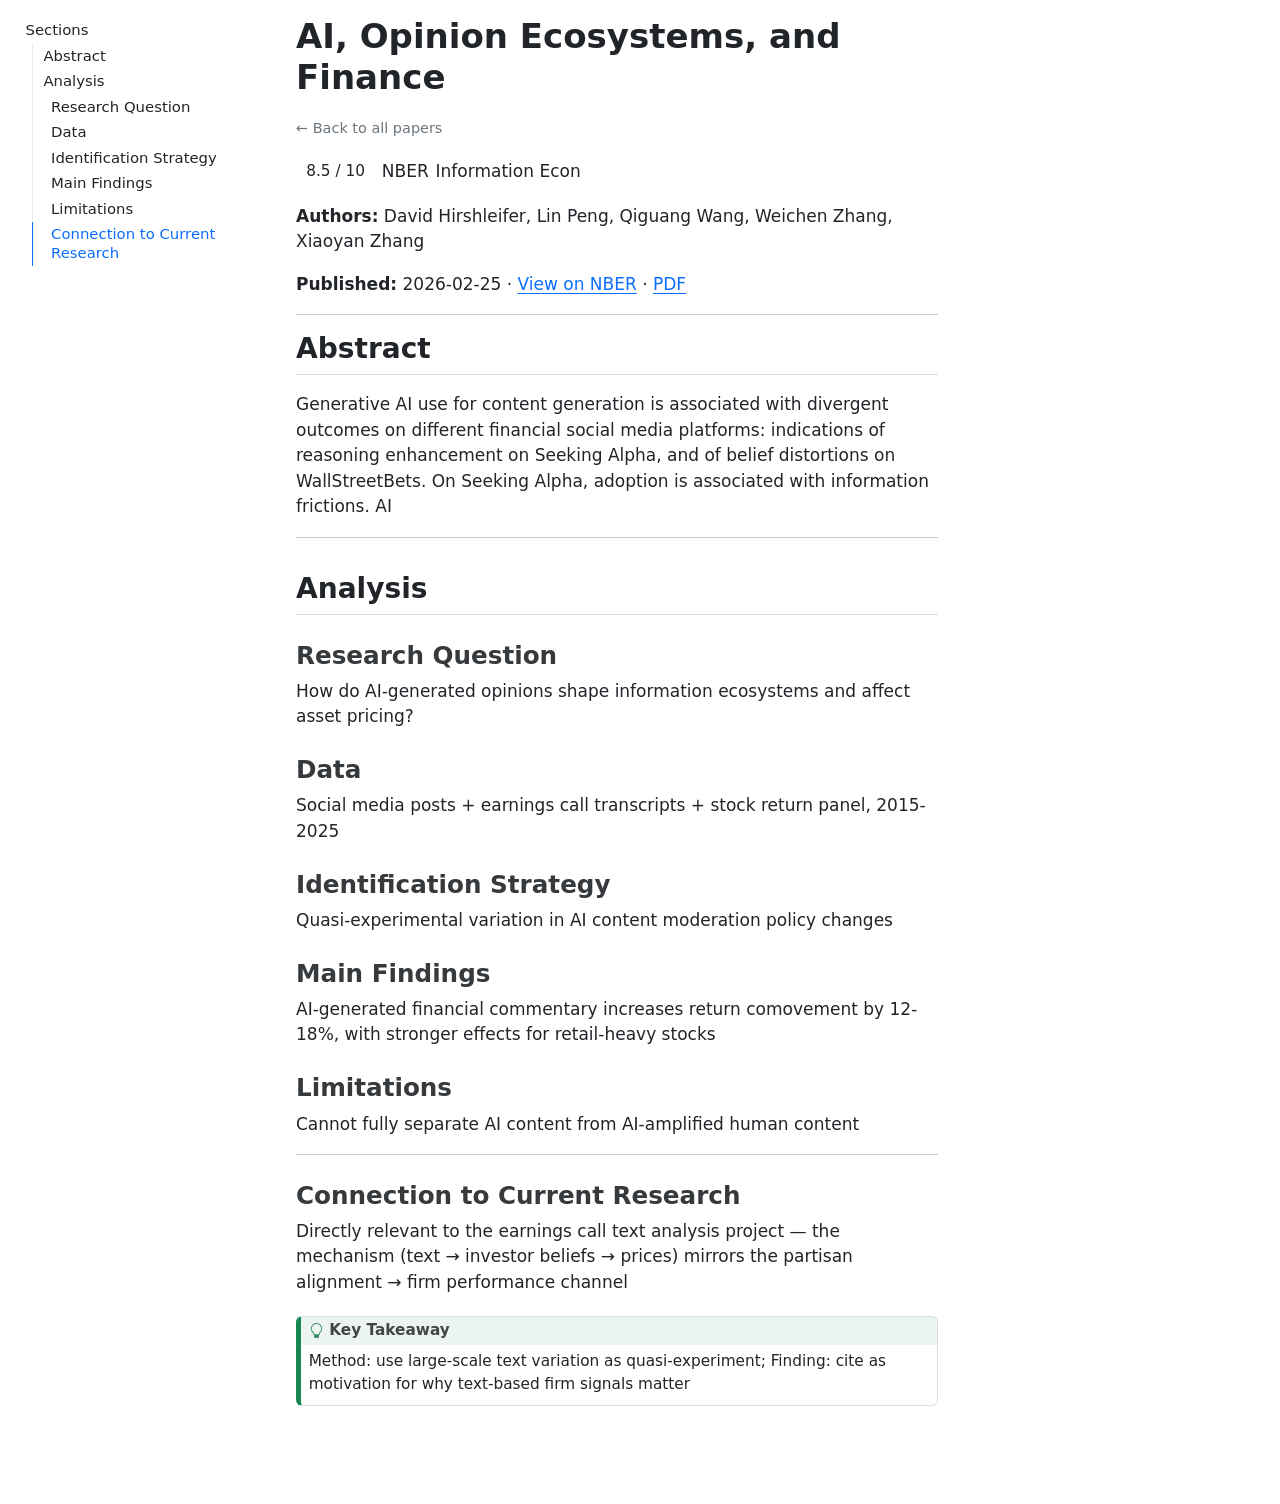
==== docs/papers/nber-w34807.html @ 478db91c "🎨 Multi-page Quarto: index + individual paper detail pages" ====
<!DOCTYPE html>
<html xmlns="http://www.w3.org/1999/xhtml" lang="en" xml:lang="en"><head>

<meta charset="utf-8">
<meta name="generator" content="quarto-1.8.27">

<meta name="viewport" content="width=device-width, initial-scale=1.0, user-scalable=yes">


<title>AI, Opinion Ecosystems, and Finance</title>
<style>
code{white-space: pre-wrap;}
span.smallcaps{font-variant: small-caps;}
div.columns{display: flex; gap: min(4vw, 1.5em);}
div.column{flex: auto; overflow-x: auto;}
div.hanging-indent{margin-left: 1.5em; text-indent: -1.5em;}
ul.task-list{list-style: none;}
ul.task-list li input[type="checkbox"] {
  width: 0.8em;
  margin: 0 0.8em 0.2em -1em; /* quarto-specific, see https://github.com/quarto-dev/quarto-cli/issues/4556 */ 
  vertical-align: middle;
}
</style>


<script src="nber-w34807_files/libs/clipboard/clipboard.min.js"></script>
<script src="nber-w34807_files/libs/quarto-html/quarto.js" type="module"></script>
<script src="nber-w34807_files/libs/quarto-html/tabsets/tabsets.js" type="module"></script>
<script src="nber-w34807_files/libs/quarto-html/axe/axe-check.js" type="module"></script>
<script src="nber-w34807_files/libs/quarto-html/popper.min.js"></script>
<script src="nber-w34807_files/libs/quarto-html/tippy.umd.min.js"></script>
<script src="nber-w34807_files/libs/quarto-html/anchor.min.js"></script>
<link href="nber-w34807_files/libs/quarto-html/tippy.css" rel="stylesheet">
<link href="nber-w34807_files/libs/quarto-html/quarto-syntax-highlighting-ed96de9b727972fe78a7b5d16c58bf87.css" rel="stylesheet" id="quarto-text-highlighting-styles">
<script src="nber-w34807_files/libs/bootstrap/bootstrap.min.js"></script>
<link href="nber-w34807_files/libs/bootstrap/bootstrap-icons.css" rel="stylesheet">
<link href="nber-w34807_files/libs/bootstrap/bootstrap-31eb03601d55f7ff1d515a858f38b34f.min.css" rel="stylesheet" append-hash="true" id="quarto-bootstrap" data-mode="light">


</head>

<body class="quarto-light">

<div id="quarto-content" class="page-columns page-rows-contents page-layout-article toc-left">
<div id="quarto-sidebar-toc-left" class="sidebar toc-left">
  <nav id="TOC" role="doc-toc" class="toc-active">
    <h2 id="toc-title">Sections</h2>
   
  <ul>
  <li><a href="#abstract" id="toc-abstract" class="nav-link active" data-scroll-target="#abstract">Abstract</a></li>
  <li><a href="#analysis" id="toc-analysis" class="nav-link" data-scroll-target="#analysis">Analysis</a>
  <ul class="collapse">
  <li><a href="#research-question" id="toc-research-question" class="nav-link" data-scroll-target="#research-question">Research Question</a></li>
  <li><a href="#data" id="toc-data" class="nav-link" data-scroll-target="#data">Data</a></li>
  <li><a href="#identification-strategy" id="toc-identification-strategy" class="nav-link" data-scroll-target="#identification-strategy">Identification Strategy</a></li>
  <li><a href="#main-findings" id="toc-main-findings" class="nav-link" data-scroll-target="#main-findings">Main Findings</a></li>
  <li><a href="#limitations" id="toc-limitations" class="nav-link" data-scroll-target="#limitations">Limitations</a></li>
  <li><a href="#connection-to-current-research" id="toc-connection-to-current-research" class="nav-link" data-scroll-target="#connection-to-current-research">Connection to Current Research</a></li>
  </ul></li>
  </ul>
</nav>
</div>
<div id="quarto-margin-sidebar" class="sidebar margin-sidebar zindex-bottom">
</div>
<main class="content" id="quarto-document-content">

<header id="title-block-header" class="quarto-title-block default">
<div class="quarto-title">
<h1 class="title">AI, Opinion Ecosystems, and Finance</h1>
</div>



<div class="quarto-title-meta">

    
  
    
  </div>
  


</header>


<div style="margin-bottom:1rem;">
  <a href="../index.html" style="font-size:0.85rem; color:#6c757d; text-decoration:none;">← Back to all papers</a>
</div>
<div style="display:flex; flex-wrap:wrap; gap:0.4rem; align-items:center; margin-bottom:1rem;">
  <span class="score-badge score-top" style="font-size:0.9rem; padding:0.2rem 0.6rem;">8.5 / 10</span>
  <span class="source-tag">NBER</span>
  <span class="topic-tag">Information Econ</span>
</div>
<p><strong>Authors:</strong> David Hirshleifer, Lin Peng, Qiguang Wang, Weichen Zhang, Xiaoyan Zhang</p>
<p><strong>Published:</strong> 2026-02-25 · <a href="https://www.nber.org/papers/w34807" target="_blank">View on NBER</a> · <a href="https://www.nber.org/system/files/working_papers/w34807/w34807.pdf" target="_blank">PDF</a></p>
<hr>
<section id="abstract" class="level2">
<h2 class="anchored" data-anchor-id="abstract">Abstract</h2>
<p>Generative AI use for content generation is associated with divergent outcomes on different financial social media platforms: indications of reasoning enhancement on Seeking Alpha, and of belief distortions on WallStreetBets. On Seeking Alpha, adoption is associated with information frictions. AI</p>
<hr>
</section>
<section id="analysis" class="level2">
<h2 class="anchored" data-anchor-id="analysis">Analysis</h2>
<section id="research-question" class="level3">
<h3 class="anchored" data-anchor-id="research-question">Research Question</h3>
<p>How do AI-generated opinions shape information ecosystems and affect asset pricing?</p>
</section>
<section id="data" class="level3">
<h3 class="anchored" data-anchor-id="data">Data</h3>
<p>Social media posts + earnings call transcripts + stock return panel, 2015-2025</p>
</section>
<section id="identification-strategy" class="level3">
<h3 class="anchored" data-anchor-id="identification-strategy">Identification Strategy</h3>
<p>Quasi-experimental variation in AI content moderation policy changes</p>
</section>
<section id="main-findings" class="level3">
<h3 class="anchored" data-anchor-id="main-findings">Main Findings</h3>
<p>AI-generated financial commentary increases return comovement by 12-18%, with stronger effects for retail-heavy stocks</p>
</section>
<section id="limitations" class="level3">
<h3 class="anchored" data-anchor-id="limitations">Limitations</h3>
<p>Cannot fully separate AI content from AI-amplified human content</p>
<hr>
</section>
<section id="connection-to-current-research" class="level3">
<h3 class="anchored" data-anchor-id="connection-to-current-research">Connection to Current Research</h3>
<p>Directly relevant to the earnings call text analysis project — the mechanism (text → investor beliefs → prices) mirrors the partisan alignment → firm performance channel</p>
<div class="callout callout-style-default callout-tip callout-titled">
<div class="callout-header d-flex align-content-center">
<div class="callout-icon-container">
<i class="callout-icon"></i>
</div>
<div class="callout-title-container flex-fill">
<span class="screen-reader-only">Tip</span>Key Takeaway
</div>
</div>
<div class="callout-body-container callout-body">
<p>Method: use large-scale text variation as quasi-experiment; Finding: cite as motivation for why text-based firm signals matter</p>
</div>
</div>
</section>
</section>

</main>
<!-- /main column -->
<script id="quarto-html-after-body" type="application/javascript">
  window.document.addEventListener("DOMContentLoaded", function (event) {
    const icon = "";
    const anchorJS = new window.AnchorJS();
    anchorJS.options = {
      placement: 'right',
      icon: icon
    };
    anchorJS.add('.anchored');
    const isCodeAnnotation = (el) => {
      for (const clz of el.classList) {
        if (clz.startsWith('code-annotation-')) {                     
          return true;
        }
      }
      return false;
    }
    const onCopySuccess = function(e) {
      // button target
      const button = e.trigger;
      // don't keep focus
      button.blur();
      // flash "checked"
      button.classList.add('code-copy-button-checked');
      var currentTitle = button.getAttribute("title");
      button.setAttribute("title", "Copied!");
      let tooltip;
      if (window.bootstrap) {
        button.setAttribute("data-bs-toggle", "tooltip");
        button.setAttribute("data-bs-placement", "left");
        button.setAttribute("data-bs-title", "Copied!");
        tooltip = new bootstrap.Tooltip(button, 
          { trigger: "manual", 
            customClass: "code-copy-button-tooltip",
            offset: [0, -8]});
        tooltip.show();    
      }
      setTimeout(function() {
        if (tooltip) {
          tooltip.hide();
          button.removeAttribute("data-bs-title");
          button.removeAttribute("data-bs-toggle");
          button.removeAttribute("data-bs-placement");
        }
        button.setAttribute("title", currentTitle);
        button.classList.remove('code-copy-button-checked');
      }, 1000);
      // clear code selection
      e.clearSelection();
    }
    const getTextToCopy = function(trigger) {
      const outerScaffold = trigger.parentElement.cloneNode(true);
      const codeEl = outerScaffold.querySelector('code');
      for (const childEl of codeEl.children) {
        if (isCodeAnnotation(childEl)) {
          childEl.remove();
        }
      }
      return codeEl.innerText;
    }
    const clipboard = new window.ClipboardJS('.code-copy-button:not([data-in-quarto-modal])', {
      text: getTextToCopy
    });
    clipboard.on('success', onCopySuccess);
    if (window.document.getElementById('quarto-embedded-source-code-modal')) {
      const clipboardModal = new window.ClipboardJS('.code-copy-button[data-in-quarto-modal]', {
        text: getTextToCopy,
        container: window.document.getElementById('quarto-embedded-source-code-modal')
      });
      clipboardModal.on('success', onCopySuccess);
    }
      var localhostRegex = new RegExp(/^(?:http|https):\/\/localhost\:?[0-9]*\//);
      var mailtoRegex = new RegExp(/^mailto:/);
        var filterRegex = new RegExp('/' + window.location.host + '/');
      var isInternal = (href) => {
          return filterRegex.test(href) || localhostRegex.test(href) || mailtoRegex.test(href);
      }
      // Inspect non-navigation links and adorn them if external
     var links = window.document.querySelectorAll('a[href]:not(.nav-link):not(.navbar-brand):not(.toc-action):not(.sidebar-link):not(.sidebar-item-toggle):not(.pagination-link):not(.no-external):not([aria-hidden]):not(.dropdown-item):not(.quarto-navigation-tool):not(.about-link)');
      for (var i=0; i<links.length; i++) {
        const link = links[i];
        if (!isInternal(link.href)) {
          // undo the damage that might have been done by quarto-nav.js in the case of
          // links that we want to consider external
          if (link.dataset.originalHref !== undefined) {
            link.href = link.dataset.originalHref;
          }
        }
      }
    function tippyHover(el, contentFn, onTriggerFn, onUntriggerFn) {
      const config = {
        allowHTML: true,
        maxWidth: 500,
        delay: 100,
        arrow: false,
        appendTo: function(el) {
            return el.parentElement;
        },
        interactive: true,
        interactiveBorder: 10,
        theme: 'quarto',
        placement: 'bottom-start',
      };
      if (contentFn) {
        config.content = contentFn;
      }
      if (onTriggerFn) {
        config.onTrigger = onTriggerFn;
      }
      if (onUntriggerFn) {
        config.onUntrigger = onUntriggerFn;
      }
      window.tippy(el, config); 
    }
    const noterefs = window.document.querySelectorAll('a[role="doc-noteref"]');
    for (var i=0; i<noterefs.length; i++) {
      const ref = noterefs[i];
      tippyHover(ref, function() {
        // use id or data attribute instead here
        let href = ref.getAttribute('data-footnote-href') || ref.getAttribute('href');
        try { href = new URL(href).hash; } catch {}
        const id = href.replace(/^#\/?/, "");
        const note = window.document.getElementById(id);
        if (note) {
          return note.innerHTML;
        } else {
          return "";
        }
      });
    }
    const xrefs = window.document.querySelectorAll('a.quarto-xref');
    const processXRef = (id, note) => {
      // Strip column container classes
      const stripColumnClz = (el) => {
        el.classList.remove("page-full", "page-columns");
        if (el.children) {
          for (const child of el.children) {
            stripColumnClz(child);
          }
        }
      }
      stripColumnClz(note)
      if (id === null || id.startsWith('sec-')) {
        // Special case sections, only their first couple elements
        const container = document.createElement("div");
        if (note.children && note.children.length > 2) {
          container.appendChild(note.children[0].cloneNode(true));
          for (let i = 1; i < note.children.length; i++) {
            const child = note.children[i];
            if (child.tagName === "P" && child.innerText === "") {
              continue;
            } else {
              container.appendChild(child.cloneNode(true));
              break;
            }
          }
          if (window.Quarto?.typesetMath) {
            window.Quarto.typesetMath(container);
          }
          return container.innerHTML
        } else {
          if (window.Quarto?.typesetMath) {
            window.Quarto.typesetMath(note);
          }
          return note.innerHTML;
        }
      } else {
        // Remove any anchor links if they are present
        const anchorLink = note.querySelector('a.anchorjs-link');
        if (anchorLink) {
          anchorLink.remove();
        }
        if (window.Quarto?.typesetMath) {
          window.Quarto.typesetMath(note);
        }
        if (note.classList.contains("callout")) {
          return note.outerHTML;
        } else {
          return note.innerHTML;
        }
      }
    }
    for (var i=0; i<xrefs.length; i++) {
      const xref = xrefs[i];
      tippyHover(xref, undefined, function(instance) {
        instance.disable();
        let url = xref.getAttribute('href');
        let hash = undefined; 
        if (url.startsWith('#')) {
          hash = url;
        } else {
          try { hash = new URL(url).hash; } catch {}
        }
        if (hash) {
          const id = hash.replace(/^#\/?/, "");
          const note = window.document.getElementById(id);
          if (note !== null) {
            try {
              const html = processXRef(id, note.cloneNode(true));
              instance.setContent(html);
            } finally {
              instance.enable();
              instance.show();
            }
          } else {
            // See if we can fetch this
            fetch(url.split('#')[0])
            .then(res => res.text())
            .then(html => {
              const parser = new DOMParser();
              const htmlDoc = parser.parseFromString(html, "text/html");
              const note = htmlDoc.getElementById(id);
              if (note !== null) {
                const html = processXRef(id, note);
                instance.setContent(html);
              } 
            }).finally(() => {
              instance.enable();
              instance.show();
            });
          }
        } else {
          // See if we can fetch a full url (with no hash to target)
          // This is a special case and we should probably do some content thinning / targeting
          fetch(url)
          .then(res => res.text())
          .then(html => {
            const parser = new DOMParser();
            const htmlDoc = parser.parseFromString(html, "text/html");
            const note = htmlDoc.querySelector('main.content');
            if (note !== null) {
              // This should only happen for chapter cross references
              // (since there is no id in the URL)
              // remove the first header
              if (note.children.length > 0 && note.children[0].tagName === "HEADER") {
                note.children[0].remove();
              }
              const html = processXRef(null, note);
              instance.setContent(html);
            } 
          }).finally(() => {
            instance.enable();
            instance.show();
          });
        }
      }, function(instance) {
      });
    }
        let selectedAnnoteEl;
        const selectorForAnnotation = ( cell, annotation) => {
          let cellAttr = 'data-code-cell="' + cell + '"';
          let lineAttr = 'data-code-annotation="' +  annotation + '"';
          const selector = 'span[' + cellAttr + '][' + lineAttr + ']';
          return selector;
        }
        const selectCodeLines = (annoteEl) => {
          const doc = window.document;
          const targetCell = annoteEl.getAttribute("data-target-cell");
          const targetAnnotation = annoteEl.getAttribute("data-target-annotation");
          const annoteSpan = window.document.querySelector(selectorForAnnotation(targetCell, targetAnnotation));
          const lines = annoteSpan.getAttribute("data-code-lines").split(",");
          const lineIds = lines.map((line) => {
            return targetCell + "-" + line;
          })
          let top = null;
          let height = null;
          let parent = null;
          if (lineIds.length > 0) {
              //compute the position of the single el (top and bottom and make a div)
              const el = window.document.getElementById(lineIds[0]);
              top = el.offsetTop;
              height = el.offsetHeight;
              parent = el.parentElement.parentElement;
            if (lineIds.length > 1) {
              const lastEl = window.document.getElementById(lineIds[lineIds.length - 1]);
              const bottom = lastEl.offsetTop + lastEl.offsetHeight;
              height = bottom - top;
            }
            if (top !== null && height !== null && parent !== null) {
              // cook up a div (if necessary) and position it 
              let div = window.document.getElementById("code-annotation-line-highlight");
              if (div === null) {
                div = window.document.createElement("div");
                div.setAttribute("id", "code-annotation-line-highlight");
                div.style.position = 'absolute';
                parent.appendChild(div);
              }
              div.style.top = top - 2 + "px";
              div.style.height = height + 4 + "px";
              div.style.left = 0;
              let gutterDiv = window.document.getElementById("code-annotation-line-highlight-gutter");
              if (gutterDiv === null) {
                gutterDiv = window.document.createElement("div");
                gutterDiv.setAttribute("id", "code-annotation-line-highlight-gutter");
                gutterDiv.style.position = 'absolute';
                const codeCell = window.document.getElementById(targetCell);
                const gutter = codeCell.querySelector('.code-annotation-gutter');
                gutter.appendChild(gutterDiv);
              }
              gutterDiv.style.top = top - 2 + "px";
              gutterDiv.style.height = height + 4 + "px";
            }
            selectedAnnoteEl = annoteEl;
          }
        };
        const unselectCodeLines = () => {
          const elementsIds = ["code-annotation-line-highlight", "code-annotation-line-highlight-gutter"];
          elementsIds.forEach((elId) => {
            const div = window.document.getElementById(elId);
            if (div) {
              div.remove();
            }
          });
          selectedAnnoteEl = undefined;
        };
          // Handle positioning of the toggle
      window.addEventListener(
        "resize",
        throttle(() => {
          elRect = undefined;
          if (selectedAnnoteEl) {
            selectCodeLines(selectedAnnoteEl);
          }
        }, 10)
      );
      function throttle(fn, ms) {
      let throttle = false;
      let timer;
        return (...args) => {
          if(!throttle) { // first call gets through
              fn.apply(this, args);
              throttle = true;
          } else { // all the others get throttled
              if(timer) clearTimeout(timer); // cancel #2
              timer = setTimeout(() => {
                fn.apply(this, args);
                timer = throttle = false;
              }, ms);
          }
        };
      }
        // Attach click handler to the DT
        const annoteDls = window.document.querySelectorAll('dt[data-target-cell]');
        for (const annoteDlNode of annoteDls) {
          annoteDlNode.addEventListener('click', (event) => {
            const clickedEl = event.target;
            if (clickedEl !== selectedAnnoteEl) {
              unselectCodeLines();
              const activeEl = window.document.querySelector('dt[data-target-cell].code-annotation-active');
              if (activeEl) {
                activeEl.classList.remove('code-annotation-active');
              }
              selectCodeLines(clickedEl);
              clickedEl.classList.add('code-annotation-active');
            } else {
              // Unselect the line
              unselectCodeLines();
              clickedEl.classList.remove('code-annotation-active');
            }
          });
        }
    const findCites = (el) => {
      const parentEl = el.parentElement;
      if (parentEl) {
        const cites = parentEl.dataset.cites;
        if (cites) {
          return {
            el,
            cites: cites.split(' ')
          };
        } else {
          return findCites(el.parentElement)
        }
      } else {
        return undefined;
      }
    };
    var bibliorefs = window.document.querySelectorAll('a[role="doc-biblioref"]');
    for (var i=0; i<bibliorefs.length; i++) {
      const ref = bibliorefs[i];
      const citeInfo = findCites(ref);
      if (citeInfo) {
        tippyHover(citeInfo.el, function() {
          var popup = window.document.createElement('div');
          citeInfo.cites.forEach(function(cite) {
            var citeDiv = window.document.createElement('div');
            citeDiv.classList.add('hanging-indent');
            citeDiv.classList.add('csl-entry');
            var biblioDiv = window.document.getElementById('ref-' + cite);
            if (biblioDiv) {
              citeDiv.innerHTML = biblioDiv.innerHTML;
            }
            popup.appendChild(citeDiv);
          });
          return popup.innerHTML;
        });
      }
    }
  });
  </script>
</div> <!-- /content -->




</body></html>
---- docs/papers/nber-w34807_files/libs/quarto-html/tippy.css ----
.tippy-box[data-animation=fade][data-state=hidden]{opacity:0}[data-tippy-root]{max-width:calc(100vw - 10px)}.tippy-box{position:relative;background-color:#333;color:#fff;border-radius:4px;font-size:14px;line-height:1.4;white-space:normal;outline:0;transition-property:transform,visibility,opacity}.tippy-box[data-placement^=top]>.tippy-arrow{bottom:0}.tippy-box[data-placement^=top]>.tippy-arrow:before{bottom:-7px;left:0;border-width:8px 8px 0;border-top-color:initial;transform-origin:center top}.tippy-box[data-placement^=bottom]>.tippy-arrow{top:0}.tippy-box[data-placement^=bottom]>.tippy-arrow:before{top:-7px;left:0;border-width:0 8px 8px;border-bottom-color:initial;transform-origin:center bottom}.tippy-box[data-placement^=left]>.tippy-arrow{right:0}.tippy-box[data-placement^=left]>.tippy-arrow:before{border-width:8px 0 8px 8px;border-left-color:initial;right:-7px;transform-origin:center left}.tippy-box[data-placement^=right]>.tippy-arrow{left:0}.tippy-box[data-placement^=right]>.tippy-arrow:before{left:-7px;border-width:8px 8px 8px 0;border-right-color:initial;transform-origin:center right}.tippy-box[data-inertia][data-state=visible]{transition-timing-function:cubic-bezier(.54,1.5,.38,1.11)}.tippy-arrow{width:16px;height:16px;color:#333}.tippy-arrow:before{content:"";position:absolute;border-color:transparent;border-style:solid}.tippy-content{position:relative;padding:5px 9px;z-index:1}
---- docs/papers/nber-w34807_files/libs/quarto-html/quarto-syntax-highlighting-ed96de9b727972fe78a7b5d16c58bf87.css ----
/* quarto syntax highlight colors */
:root {
  --quarto-hl-ot-color: #003B4F;
  --quarto-hl-at-color: #657422;
  --quarto-hl-ss-color: #20794D;
  --quarto-hl-an-color: #5E5E5E;
  --quarto-hl-fu-color: #4758AB;
  --quarto-hl-st-color: #20794D;
  --quarto-hl-cf-color: #003B4F;
  --quarto-hl-op-color: #5E5E5E;
  --quarto-hl-er-color: #AD0000;
  --quarto-hl-bn-color: #AD0000;
  --quarto-hl-al-color: #AD0000;
  --quarto-hl-va-color: #111111;
  --quarto-hl-bu-color: inherit;
  --quarto-hl-ex-color: inherit;
  --quarto-hl-pp-color: #AD0000;
  --quarto-hl-in-color: #5E5E5E;
  --quarto-hl-vs-color: #20794D;
  --quarto-hl-wa-color: #5E5E5E;
  --quarto-hl-do-color: #5E5E5E;
  --quarto-hl-im-color: #00769E;
  --quarto-hl-ch-color: #20794D;
  --quarto-hl-dt-color: #AD0000;
  --quarto-hl-fl-color: #AD0000;
  --quarto-hl-co-color: #5E5E5E;
  --quarto-hl-cv-color: #5E5E5E;
  --quarto-hl-cn-color: #8f5902;
  --quarto-hl-sc-color: #5E5E5E;
  --quarto-hl-dv-color: #AD0000;
  --quarto-hl-kw-color: #003B4F;
}

/* other quarto variables */
:root {
  --quarto-font-monospace: SFMono-Regular, Menlo, Monaco, Consolas, "Liberation Mono", "Courier New", monospace;
}

/* syntax highlight based on Pandoc's rules */
pre > code.sourceCode > span {
  color: #003B4F;
}

code.sourceCode > span {
  color: #003B4F;
}

div.sourceCode,
div.sourceCode pre.sourceCode {
  color: #003B4F;
}

/* Normal */
code span {
  color: #003B4F;
}

/* Alert */
code span.al {
  color: #AD0000;
  font-style: inherit;
}

/* Annotation */
code span.an {
  color: #5E5E5E;
  font-style: inherit;
}

/* Attribute */
code span.at {
  color: #657422;
  font-style: inherit;
}

/* BaseN */
code span.bn {
  color: #AD0000;
  font-style: inherit;
}

/* BuiltIn */
code span.bu {
  font-style: inherit;
}

/* ControlFlow */
code span.cf {
  color: #003B4F;
  font-weight: bold;
  font-style: inherit;
}

/* Char */
code span.ch {
  color: #20794D;
  font-style: inherit;
}

/* Constant */
code span.cn {
  color: #8f5902;
  font-style: inherit;
}

/* Comment */
code span.co {
  color: #5E5E5E;
  font-style: inherit;
}

/* CommentVar */
code span.cv {
  color: #5E5E5E;
  font-style: italic;
}

/* Documentation */
code span.do {
  color: #5E5E5E;
  font-style: italic;
}

/* DataType */
code span.dt {
  color: #AD0000;
  font-style: inherit;
}

/* DecVal */
code span.dv {
  color: #AD0000;
  font-style: inherit;
}

/* Error */
code span.er {
  color: #AD0000;
  font-style: inherit;
}

/* Extension */
code span.ex {
  font-style: inherit;
}

/* Float */
code span.fl {
  color: #AD0000;
  font-style: inherit;
}

/* Function */
code span.fu {
  color: #4758AB;
  font-style: inherit;
}

/* Import */
code span.im {
  color: #00769E;
  font-style: inherit;
}

/* Information */
code span.in {
  color: #5E5E5E;
  font-style: inherit;
}

/* Keyword */
code span.kw {
  color: #003B4F;
  font-weight: bold;
  font-style: inherit;
}

/* Operator */
code span.op {
  color: #5E5E5E;
  font-style: inherit;
}

/* Other */
code span.ot {
  color: #003B4F;
  font-style: inherit;
}

/* Preprocessor */
code span.pp {
  color: #AD0000;
  font-style: inherit;
}

/* SpecialChar */
code span.sc {
  color: #5E5E5E;
  font-style: inherit;
}

/* SpecialString */
code span.ss {
  color: #20794D;
  font-style: inherit;
}

/* String */
code span.st {
  color: #20794D;
  font-style: inherit;
}

/* Variable */
code span.va {
  color: #111111;
  font-style: inherit;
}

/* VerbatimString */
code span.vs {
  color: #20794D;
  font-style: inherit;
}

/* Warning */
code span.wa {
  color: #5E5E5E;
  font-style: italic;
}

.prevent-inlining {
  content: "</";
}

/*# sourceMappingURL=0920dd6d7437995b8cdf7429764427b1.css.map */
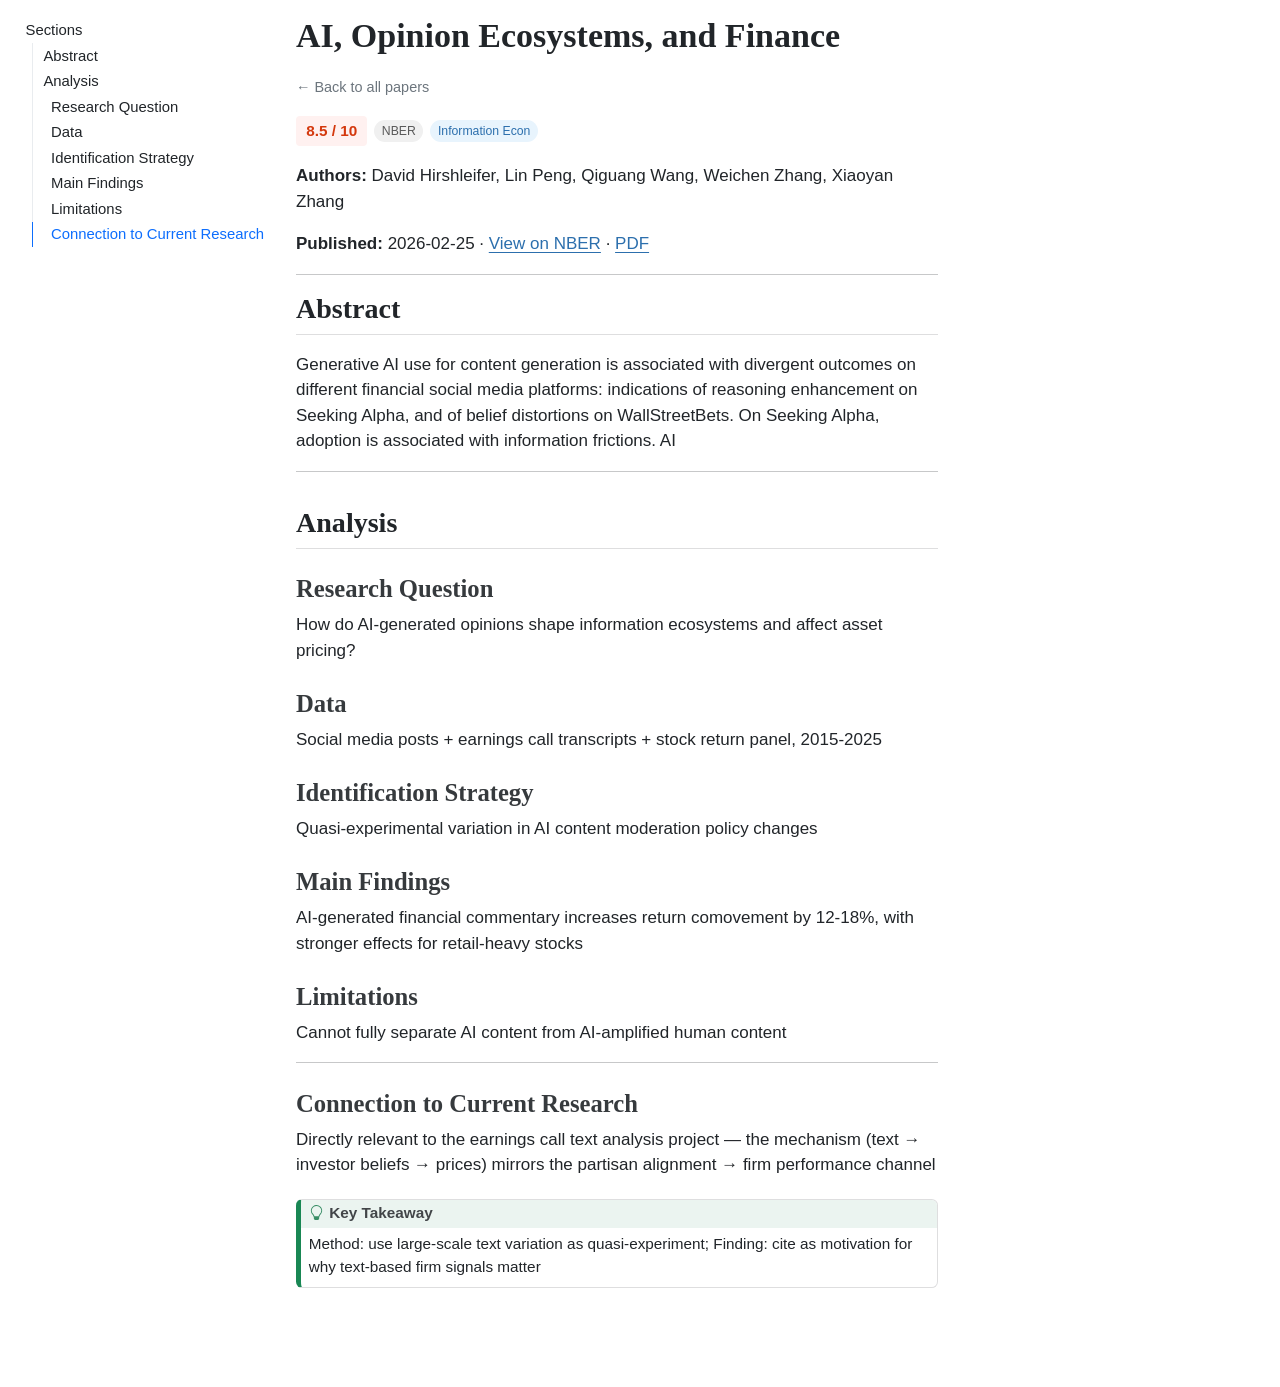
==== commit 2af75497: "📚 Paper tracker update 2026-02-25" ====
--- a/docs/papers/nber-w34807.html
+++ b/docs/papers/nber-w34807.html
@@ -83,6 +83,64 @@
 </header>
 
 
+<style>
+body { font-family: "Inter", -apple-system, BlinkMacSystemFont, "Segoe UI", sans-serif; }
+h1,h2,h3,h4,h5 { font-family: "Georgia", "Times New Roman", serif; }
+a { color: #2c6fad; }
+
+/* Stats bar */
+.tracker-stats { display:flex; flex-wrap:wrap; gap:1.25rem; padding:0.75rem 1rem;
+  background:#f8f9fa; border-radius:6px; margin-bottom:1.25rem; font-size:0.85rem; color:#495057; }
+.tracker-stats strong { color:#212529; }
+
+/* Filter bar */
+.filter-bar { display:flex; flex-wrap:wrap; gap:0.4rem; margin-bottom:1.5rem; align-items:center; }
+.filter-label { font-size:0.78rem; color:#6c757d; font-style:italic; margin-right:0.25rem; }
+.filter-btn { font-size:0.78rem; padding:0.2rem 0.65rem; border-radius:20px;
+  border:1px solid #dee2e6; background:white; color:#495057; cursor:pointer; transition:all .15s; }
+.filter-btn:hover, .filter-btn.active { background:#2c6fad; border-color:#2c6fad; color:white; }
+
+/* Paper card */
+.paper-card { border:1px solid #dee2e6; border-radius:8px; padding:1rem 1.2rem;
+  margin-bottom:0.85rem; background:white; transition:box-shadow .15s, border-color .15s; }
+.paper-card:hover { box-shadow:0 2px 8px rgba(0,0,0,.08); border-color:#adb5bd; }
+.paper-card.top-pick { border-left:4px solid #d4380d; }
+.paper-card.high-relevance { border-left:4px solid #fa8c16; }
+.paper-card.hidden { display:none !important; }
+
+.paper-title { font-size:0.96rem; font-weight:600; font-family:Georgia,serif;
+  margin-bottom:0.3rem; line-height:1.4; }
+.paper-title a { color:inherit; text-decoration:none; }
+.paper-title a:hover { color:#2c6fad; text-decoration:underline; }
+
+.paper-meta { display:flex; flex-wrap:wrap; gap:0.35rem; align-items:center;
+  margin-bottom:0.4rem; font-size:0.78rem; }
+.paper-authors { font-size:0.8rem; color:#6c757d; font-style:italic; margin-bottom:0.35rem; }
+
+/* Badges */
+.score-badge { font-weight:700; padding:0.1rem 0.4rem; border-radius:4px; font-size:0.75rem; }
+.score-top    { background:#fff1f0; color:#d4380d; }
+.score-high   { background:#fff7e6; color:#d46b08; }
+.score-mid    { background:#f6ffed; color:#389e0d; }
+.score-low    { background:#f5f5f5; color:#595959; }
+.topic-tag  { font-size:0.72rem; padding:0.1rem 0.45rem; border-radius:20px;
+  background:#e8f4fd; color:#2c6fad; }
+.source-tag { font-size:0.72rem; padding:0.1rem 0.45rem; border-radius:20px;
+  background:#f0f0f0; color:#595959; }
+
+/* Analysis (detail pages) */
+.analysis-block { margin-top:0.75rem; padding-top:0.75rem;
+  border-top:1px solid #e9ecef; font-size:0.83rem; }
+.analysis-grid { display:grid; grid-template-columns:1fr 1fr; gap:0.5rem 1.2rem; margin-bottom:0.5rem; }
+.analysis-item label { display:block; font-size:0.72rem; font-weight:600;
+  text-transform:uppercase; letter-spacing:.04em; color:#6c757d; margin-bottom:.15rem; }
+.analysis-item p { color:#212529; margin:0; }
+.takeaway-box { background:#fff8e6; border-left:3px solid #fa8c16;
+  border-radius:0 4px 4px 0; padding:0.5rem 0.75rem; color:#333; }
+.takeaway-box strong { color:#d46b08; }
+
+@media(max-width:768px) { .analysis-grid { grid-template-columns:1fr; } }
+</style>
 <div style="margin-bottom:1rem;">
   <a href="../index.html" style="font-size:0.85rem; color:#6c757d; text-decoration:none;">← Back to all papers</a>
 </div>
